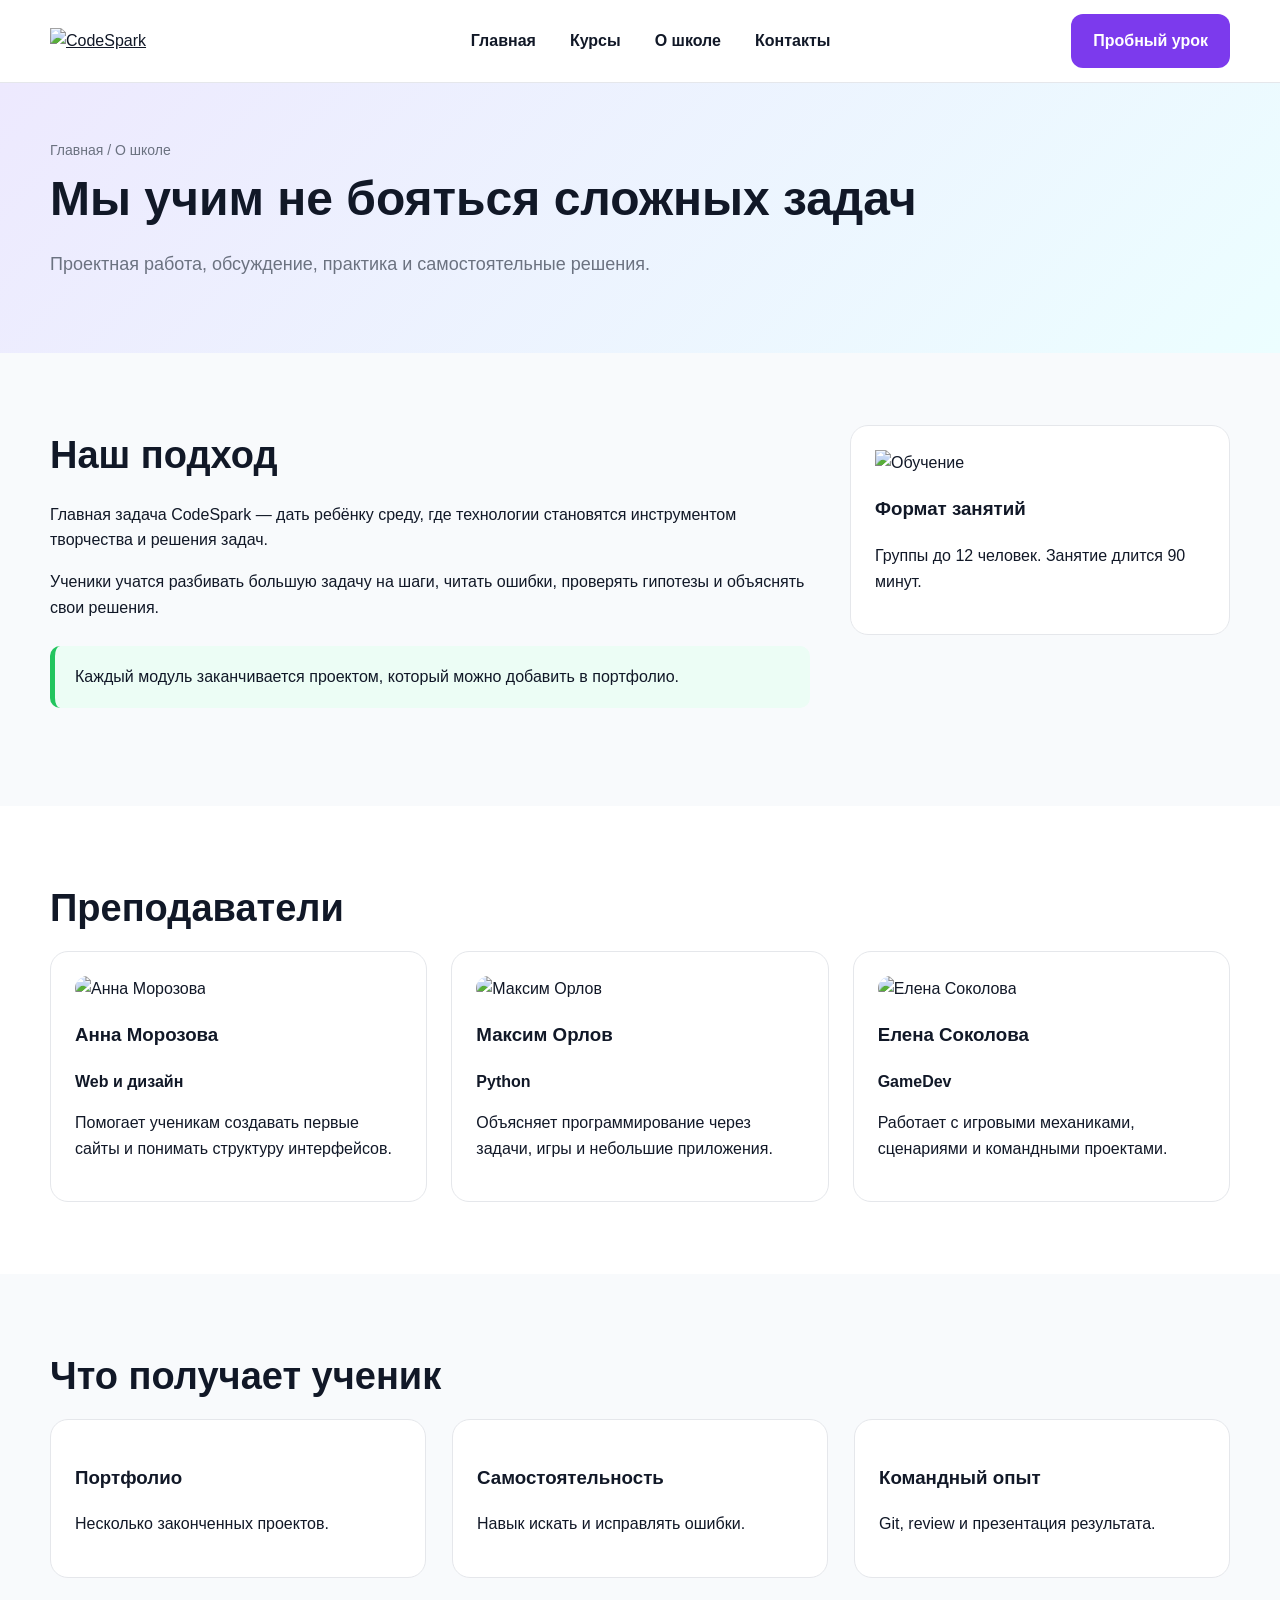
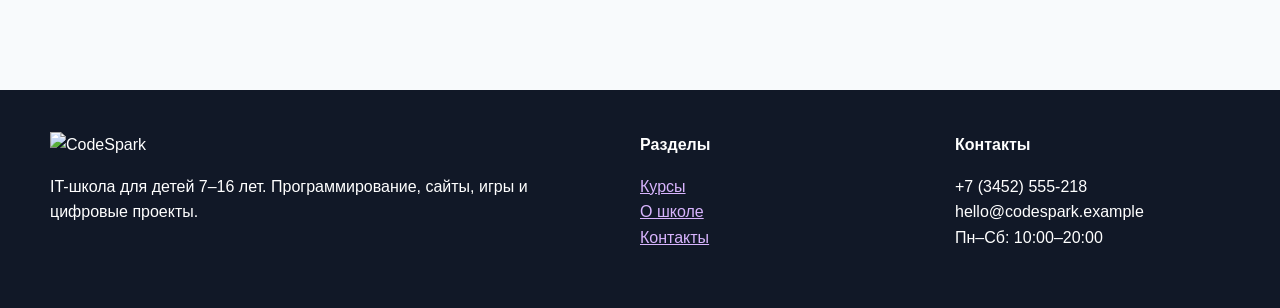
==== about.html @ bfde1843 "добав. файлов codes" ====
<!doctype html><html lang="ru"><head><meta charset="UTF-8"><title>О школе — CodeSpark</title><link rel="stylesheet" href="style.css"></head><body>

<header class="site-header">
  <div class="container header-inner">
    <a class="logo" href="index.html"><img src="assets/logo.svg" alt="CodeSpark"></a>
    <nav class="main-nav">
      <ul>
        <li><a href="index.html">Главная</a></li>
        <li><a href="courses.html">Курсы</a></li>
        <li><a href="about.html">О школе</a></li>
        <li><a href="contacts.html">Контакты</a></li>
      </ul>
    </nav>
    <a class="btn" href="contacts.html#trial">Пробный урок</a>
  </div>
</header>

<main>
<section class="page-hero"><div class="container"><div class="breadcrumbs">Главная / О школе</div><h1>Мы учим не бояться сложных задач</h1><p class="section-lead">Проектная работа, обсуждение, практика и самостоятельные решения.</p></div></section>
<section class="section"><div class="container about-layout"><div><h2 class="section-title">Наш подход</h2><p>Главная задача CodeSpark — дать ребёнку среду, где технологии становятся инструментом творчества и решения задач.</p><p>Ученики учатся разбивать большую задачу на шаги, читать ошибки, проверять гипотезы и объяснять свои решения.</p><div class="notice">Каждый модуль заканчивается проектом, который можно добавить в портфолио.</div></div>
<aside class="sidebar"><img src="assets/hero.svg" alt="Обучение" style="width:100%"><h3>Формат занятий</h3><p>Группы до 12 человек. Занятие длится 90 минут.</p></aside></div></section>
<section class="section alt"><div class="container"><h2 class="section-title">Преподаватели</h2><div class="team-grid">
<article class="teacher"><img class="teacher-avatar" src="assets/hero.svg" alt="Анна Морозова"><h3>Анна Морозова</h3><p><strong>Web и дизайн</strong></p><p>Помогает ученикам создавать первые сайты и понимать структуру интерфейсов.</p></article>
<article class="teacher"><img class="teacher-avatar" src="assets/courses.svg" alt="Максим Орлов"><h3>Максим Орлов</h3><p><strong>Python</strong></p><p>Объясняет программирование через задачи, игры и небольшие приложения.</p></article>
<article class="teacher"><img class="teacher-avatar" src="assets/hero.svg" alt="Елена Соколова"><h3>Елена Соколова</h3><p><strong>GameDev</strong></p><p>Работает с игровыми механиками, сценариями и командными проектами.</p></article>
</div></div></section>
<section class="section"><div class="container"><h2 class="section-title">Что получает ученик</h2><div class="feature-row">
<div class="feature"><h3>Портфолио</h3><p>Несколько законченных проектов.</p></div>
<div class="feature"><h3>Самостоятельность</h3><p>Навык искать и исправлять ошибки.</p></div>
<div class="feature"><h3>Командный опыт</h3><p>Git, review и презентация результата.</p></div>
</div></div></section>
</main>
<footer class="footer">
  <div class="container footer-grid">
    <div><img src="assets/logo.svg" alt="CodeSpark" style="width:160px"><p>IT-школа для детей 7–16 лет. Программирование, сайты, игры и цифровые проекты.</p></div>
    <div><strong>Разделы</strong><p><a href="courses.html">Курсы</a><br><a href="about.html">О школе</a><br><a href="contacts.html">Контакты</a></p></div>
    <div><strong>Контакты</strong><p>+7 (3452) 555-218<br>hello@codespark.example<br>Пн–Сб: 10:00–20:00</p></div>
  </div>
</footer>
</body></html>
---- style.css ----
:root{
  --bg:#f8fafc;--text:#111827;--muted:#6b7280;--primary:#7c3aed;
  --primary-dark:#5b21b6;--accent:#22c55e;--line:#e5e7eb;--dark:#111827;
}
*{box-sizing:border-box}
body{margin:0;font-family:Arial,Helvetica,sans-serif;color:var(--text);background:var(--bg);line-height:1.6}
a{color:inherit}
.container{width:1180px;margin:0 auto}
.site-header{background:#fff;border-bottom:1px solid var(--line);position:sticky;top:0;z-index:10}
.header-inner{height:82px;display:flex;align-items:center;justify-content:space-between}
.logo img{width:180px;display:block}
.main-nav ul{margin:0;padding:0;display:flex;gap:34px;list-style:none;align-items:center}
.main-nav a{text-decoration:none;font-weight:700}
.main-nav a:hover,.main-nav a.active{color:var(--primary)}
.btn{display:inline-block;padding:14px 22px;border-radius:12px;text-decoration:none;font-weight:700;background:var(--primary);color:#fff;border:0}
.btn-secondary{background:#fff;color:var(--primary);border:2px solid var(--primary)}
.hero{padding:72px 0}
.hero-grid{display:grid;grid-template-columns:560px 560px;gap:60px;align-items:center}
.hero h1{font-size:58px;line-height:1.08;margin:0 0 22px}
.hero p{font-size:20px;color:var(--muted);margin:0 0 28px}
.hero-actions{display:flex;gap:16px}
.hero-image{width:560px;border-radius:28px;box-shadow:0 20px 50px rgba(17,24,39,.14)}
.section{padding:72px 0}.section.alt{background:#fff}
.section-title{font-size:38px;margin:0 0 12px}.section-lead{max-width:760px;color:var(--muted);margin:0 0 36px;font-size:18px}
.cards{display:grid;grid-template-columns:repeat(3,1fr);gap:24px}
.card,.course-card,.teacher,.form-card,.sidebar,.feature{background:#fff;border:1px solid var(--line);border-radius:18px;padding:24px}
.card h3,.course-card h3{font-size:23px}
.badge{display:inline-block;padding:6px 10px;border-radius:999px;background:#ede9fe;color:var(--primary-dark);font-size:14px;font-weight:700}
.stats{display:grid;grid-template-columns:repeat(4,1fr);gap:18px}
.stat{background:var(--dark);color:#fff;padding:26px;border-radius:16px;text-align:center}.stat strong{display:block;font-size:34px}
.course-layout,.about-layout,.contact-layout{display:grid;grid-template-columns:760px 380px;gap:40px;align-items:start}
.course-list{display:grid;grid-template-columns:repeat(2,1fr);gap:22px}
.sidebar{position:sticky;top:110px}
.schedule{width:100%;border-collapse:collapse;min-width:900px;background:#fff}
.schedule th,.schedule td{padding:15px 16px;border:1px solid var(--line);text-align:left}.schedule th{background:#ede9fe}
.team-grid{display:grid;grid-template-columns:repeat(3,1fr);gap:24px}
.teacher-avatar{width:100%;height:210px;object-fit:cover;border-radius:14px}
.feature-row{display:flex;gap:26px}.feature{width:33.333%}
.form-row{display:flex;gap:18px}.form-group{flex:1;margin-bottom:18px}
label{display:block;font-weight:700;margin-bottom:7px}
input,select,textarea{width:100%;padding:13px 14px;border:1px solid #cbd5e1;border-radius:10px;font:inherit}
textarea{min-height:120px;resize:vertical}
.page-hero{padding:56px 0 38px;background:linear-gradient(135deg,#ede9fe,#ecfeff)}
.page-hero h1{font-size:48px;margin:0 0 12px}.breadcrumbs{color:var(--muted);font-size:14px}
.notice{padding:18px 20px;border-left:5px solid var(--accent);background:#ecfdf5;border-radius:10px;margin:26px 0}
.footer{background:var(--dark);color:#fff;padding:42px 0;margin-top:40px}
.footer-grid{display:grid;grid-template-columns:2fr 1fr 1fr;gap:40px}.footer a{color:#d8b4fe}

/* МОБИЛЬНЫЕ СТИЛИ НАМЕРЕННО ОТСУТСТВУЮТ.
   Проект предназначен для практической по адаптивной верстке. */
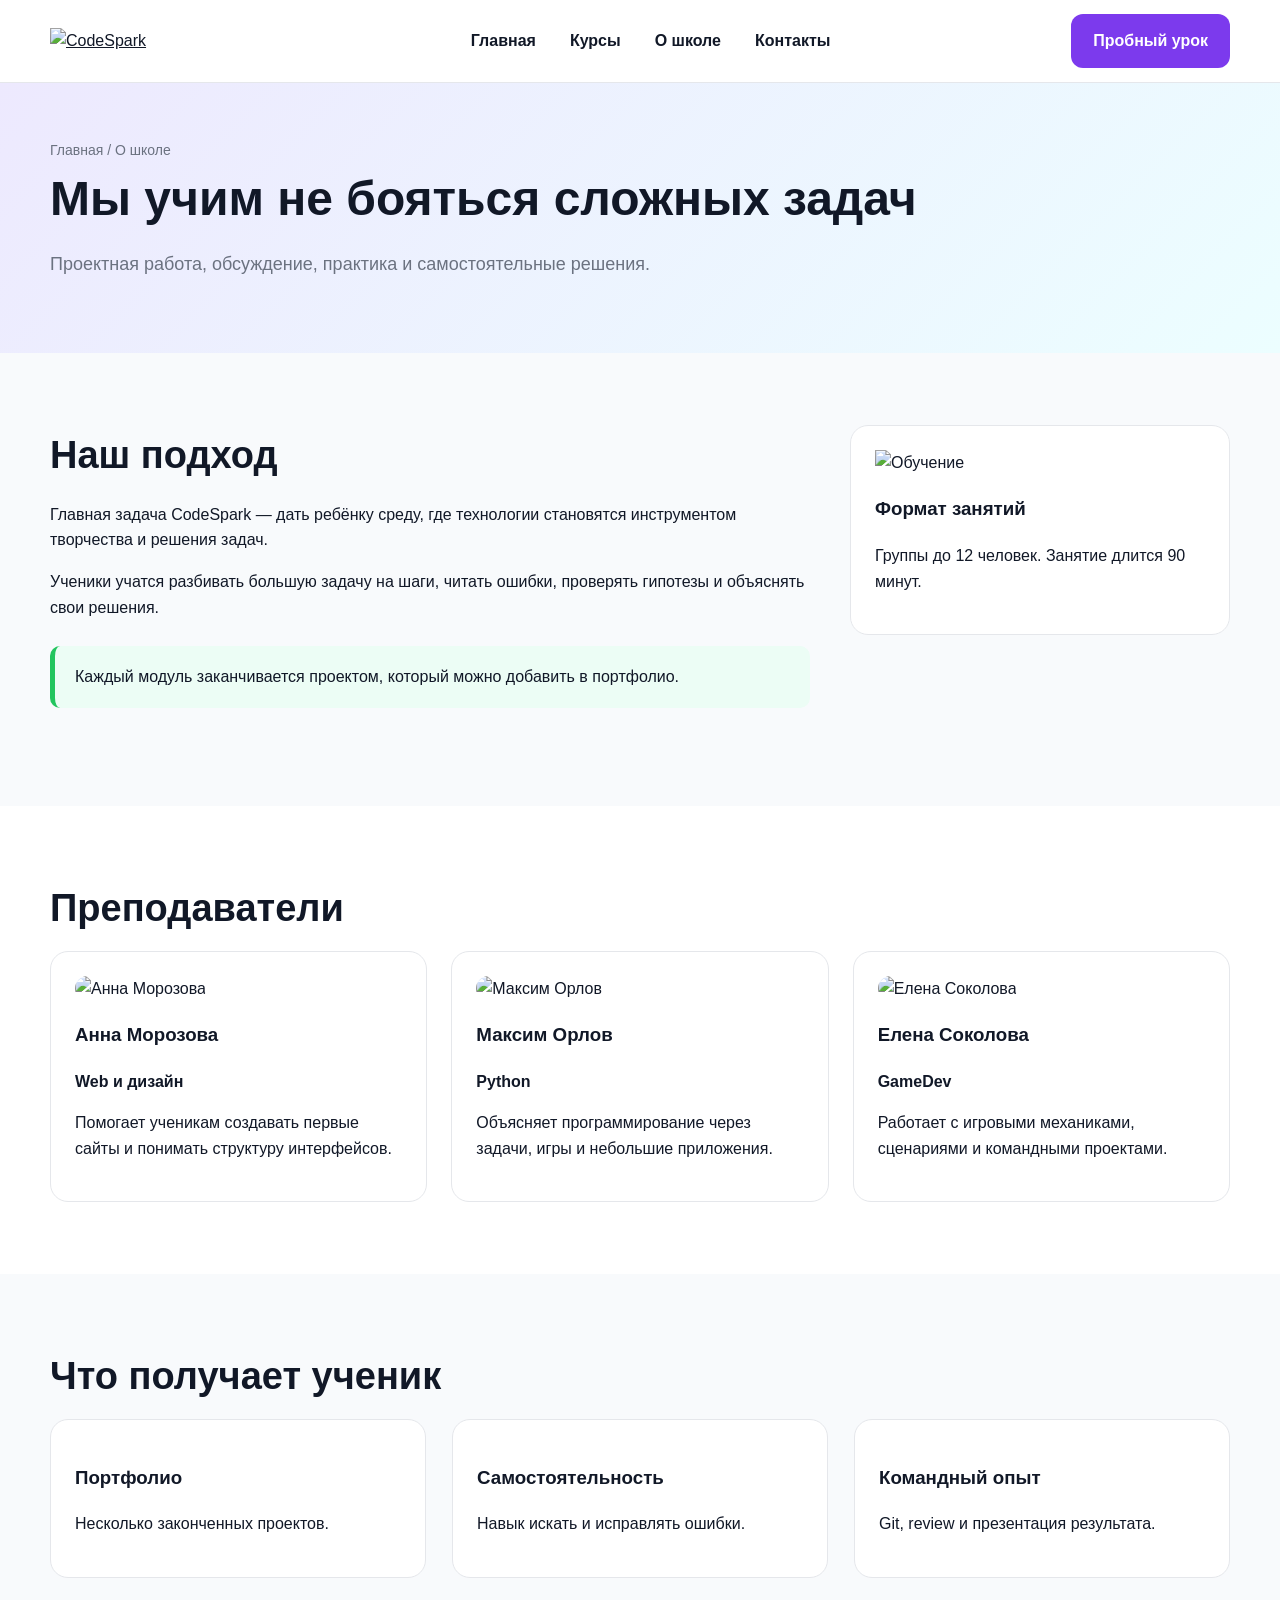
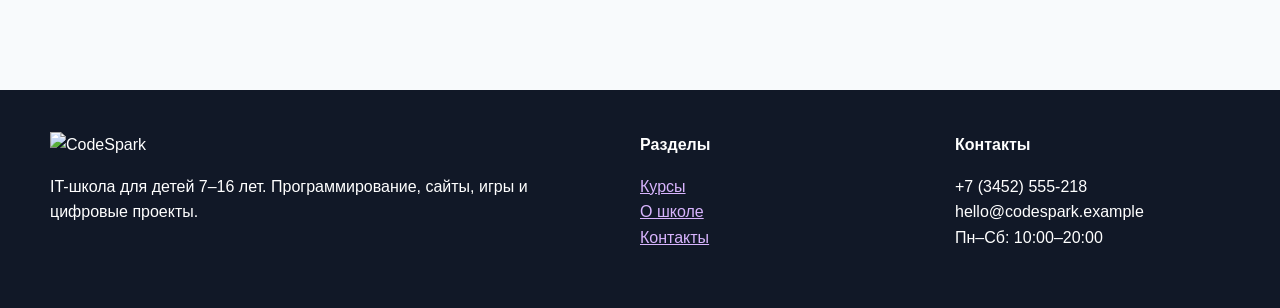
==== commit 0b37f040: "Добавление метатега viewport about.html" ====
--- a/about.html
+++ b/about.html
@@ -1,4 +1,4 @@
-<!doctype html><html lang="ru"><head><meta charset="UTF-8"><title>О школе — CodeSpark</title><link rel="stylesheet" href="style.css"></head><body>
+<!doctype html><html lang="ru"><head><meta name="viewport" content="width=device-width, initial-scale=1.0"><meta charset="UTF-8"><title>О школе — CodeSpark</title><link rel="stylesheet" href="style.css"></head><body>
 
 <header class="site-header">
   <div class="container header-inner">
@@ -37,4 +37,4 @@
     <div><strong>Контакты</strong><p>+7 (3452) 555-218<br>hello@codespark.example<br>Пн–Сб: 10:00–20:00</p></div>
   </div>
 </footer>
-</body></html>+</body></html>
